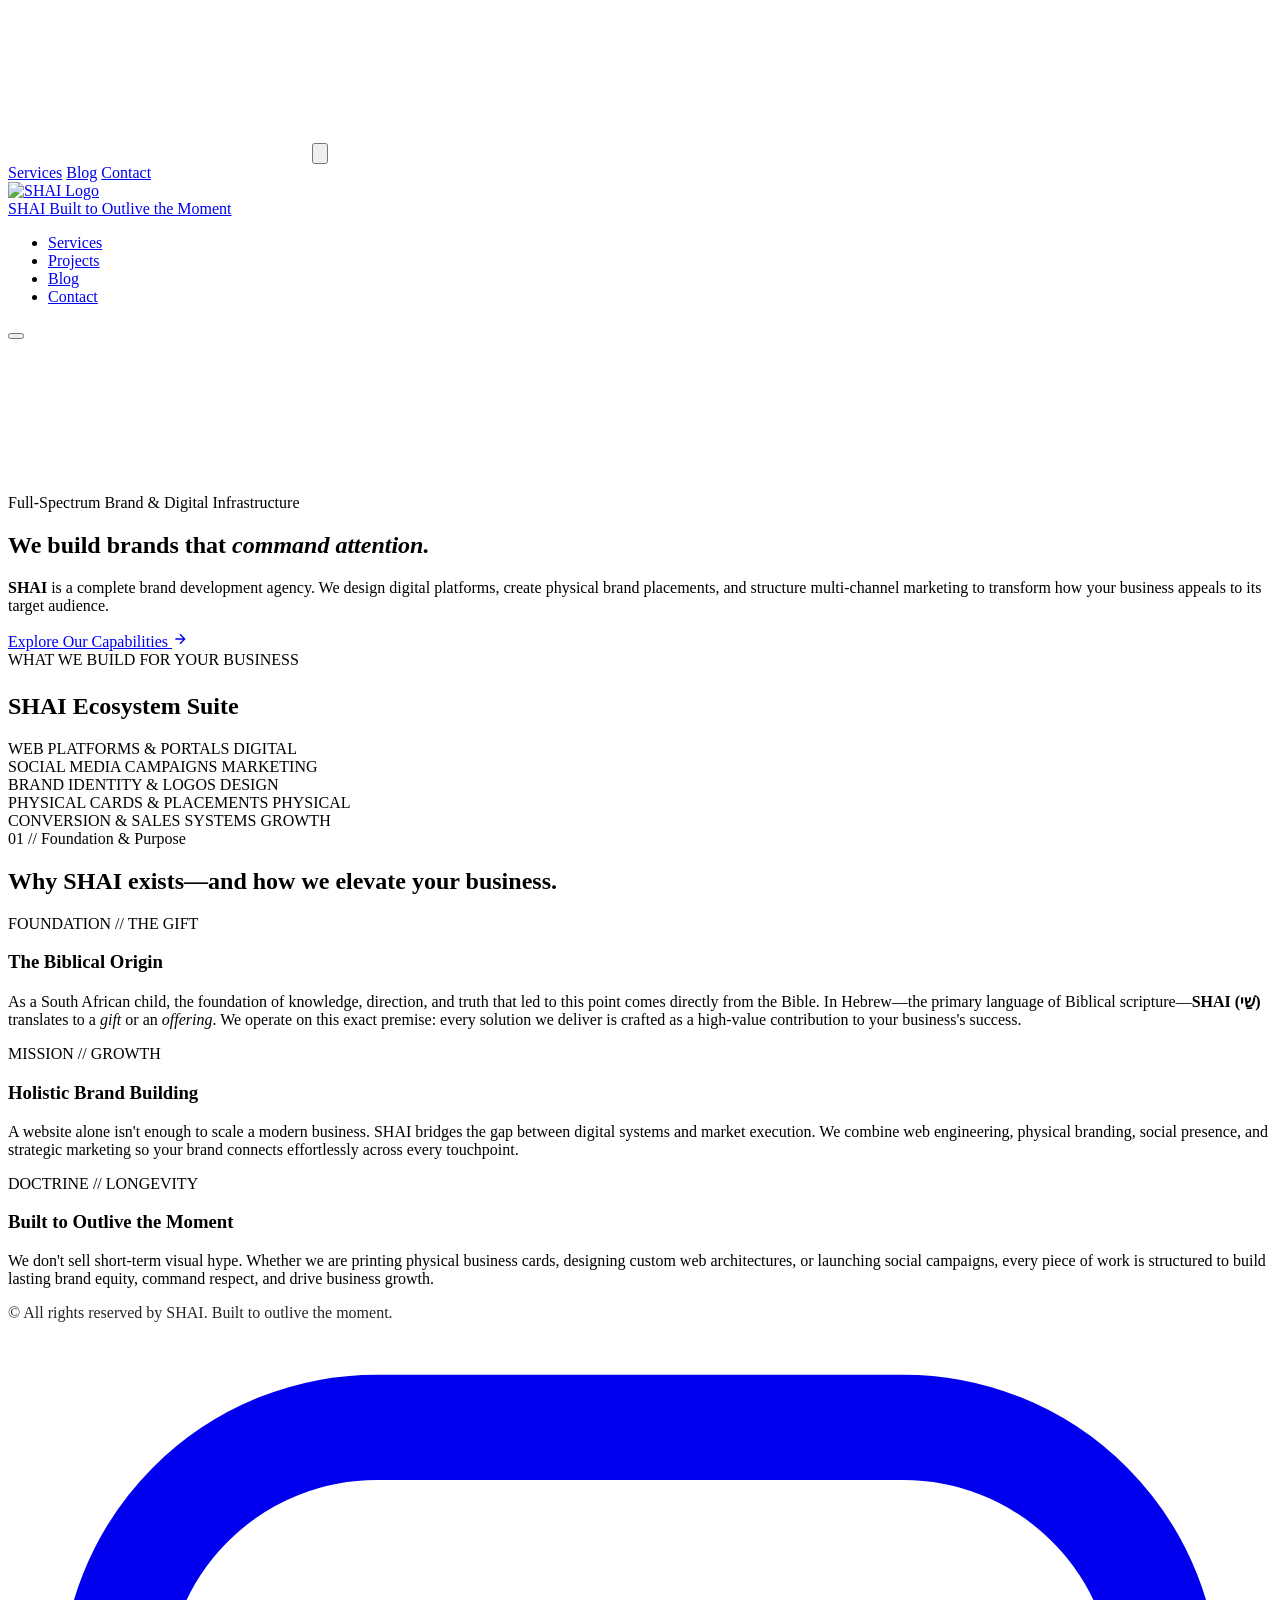
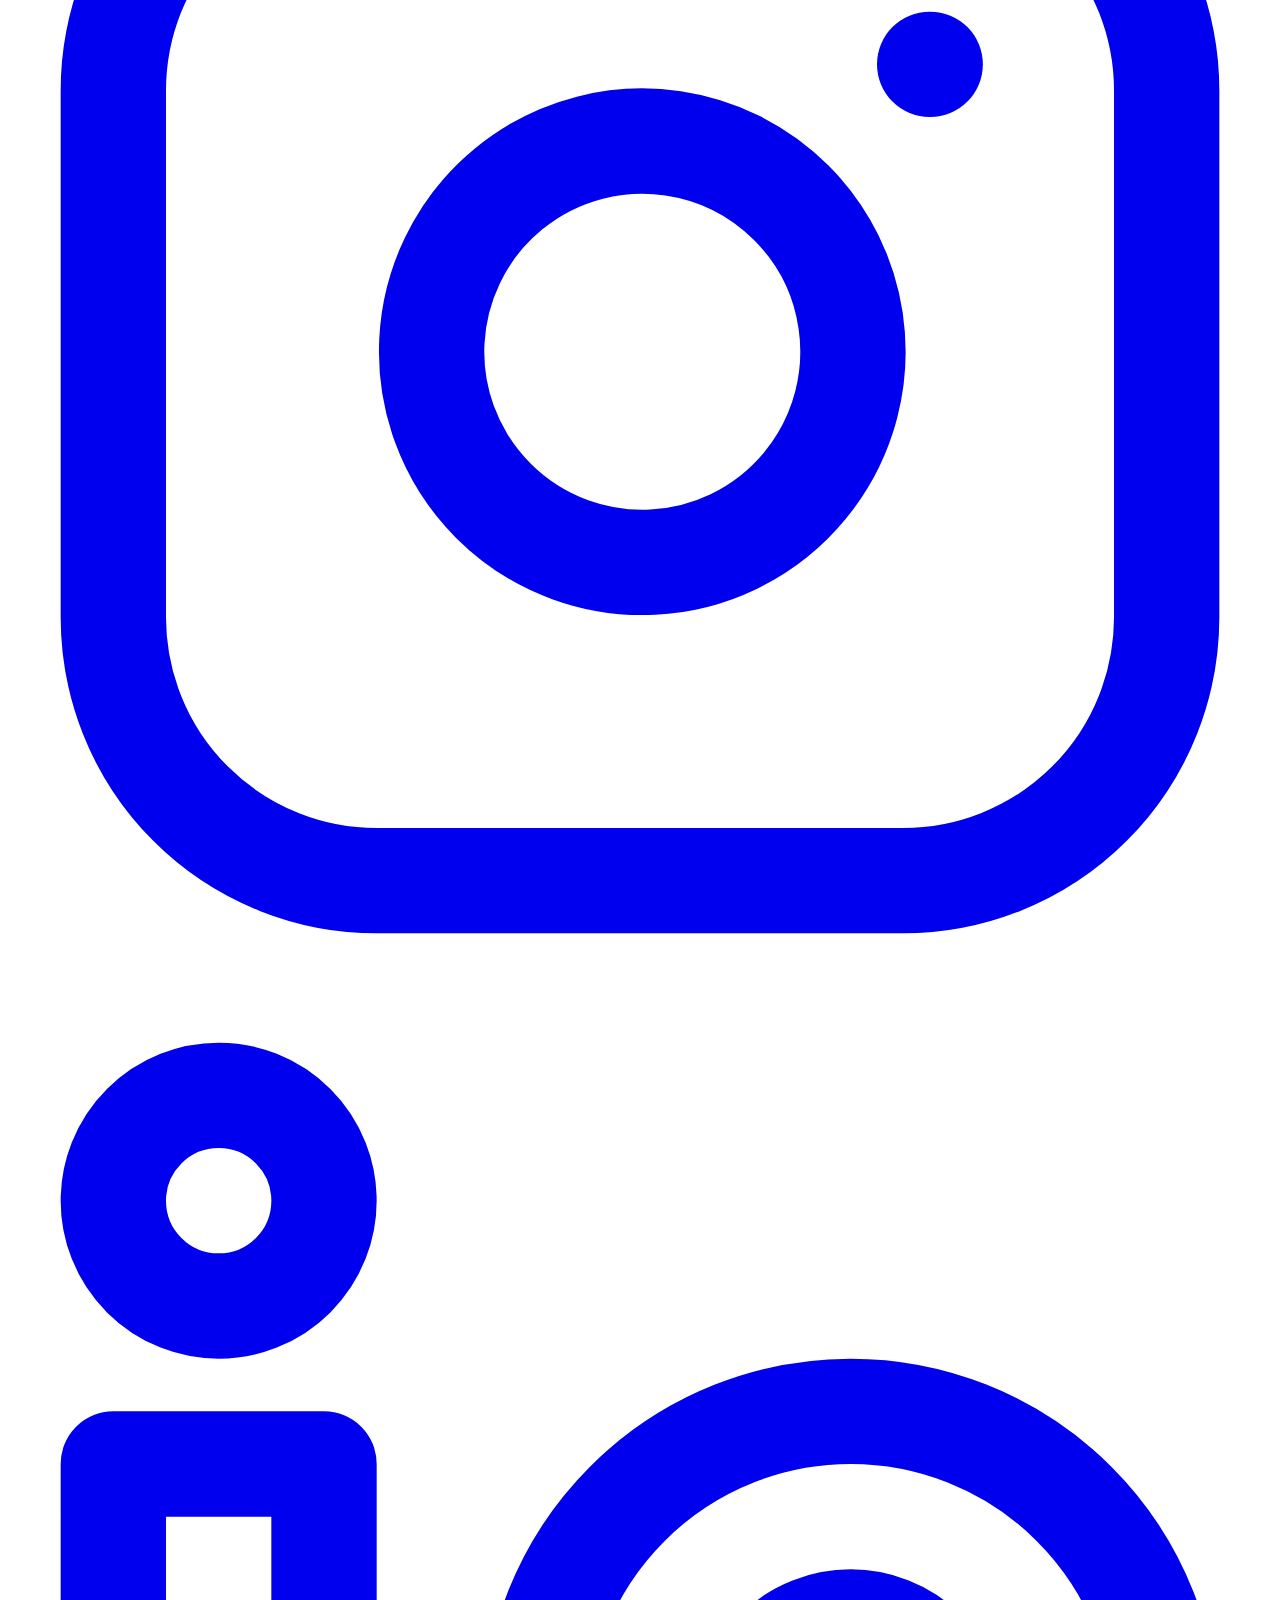
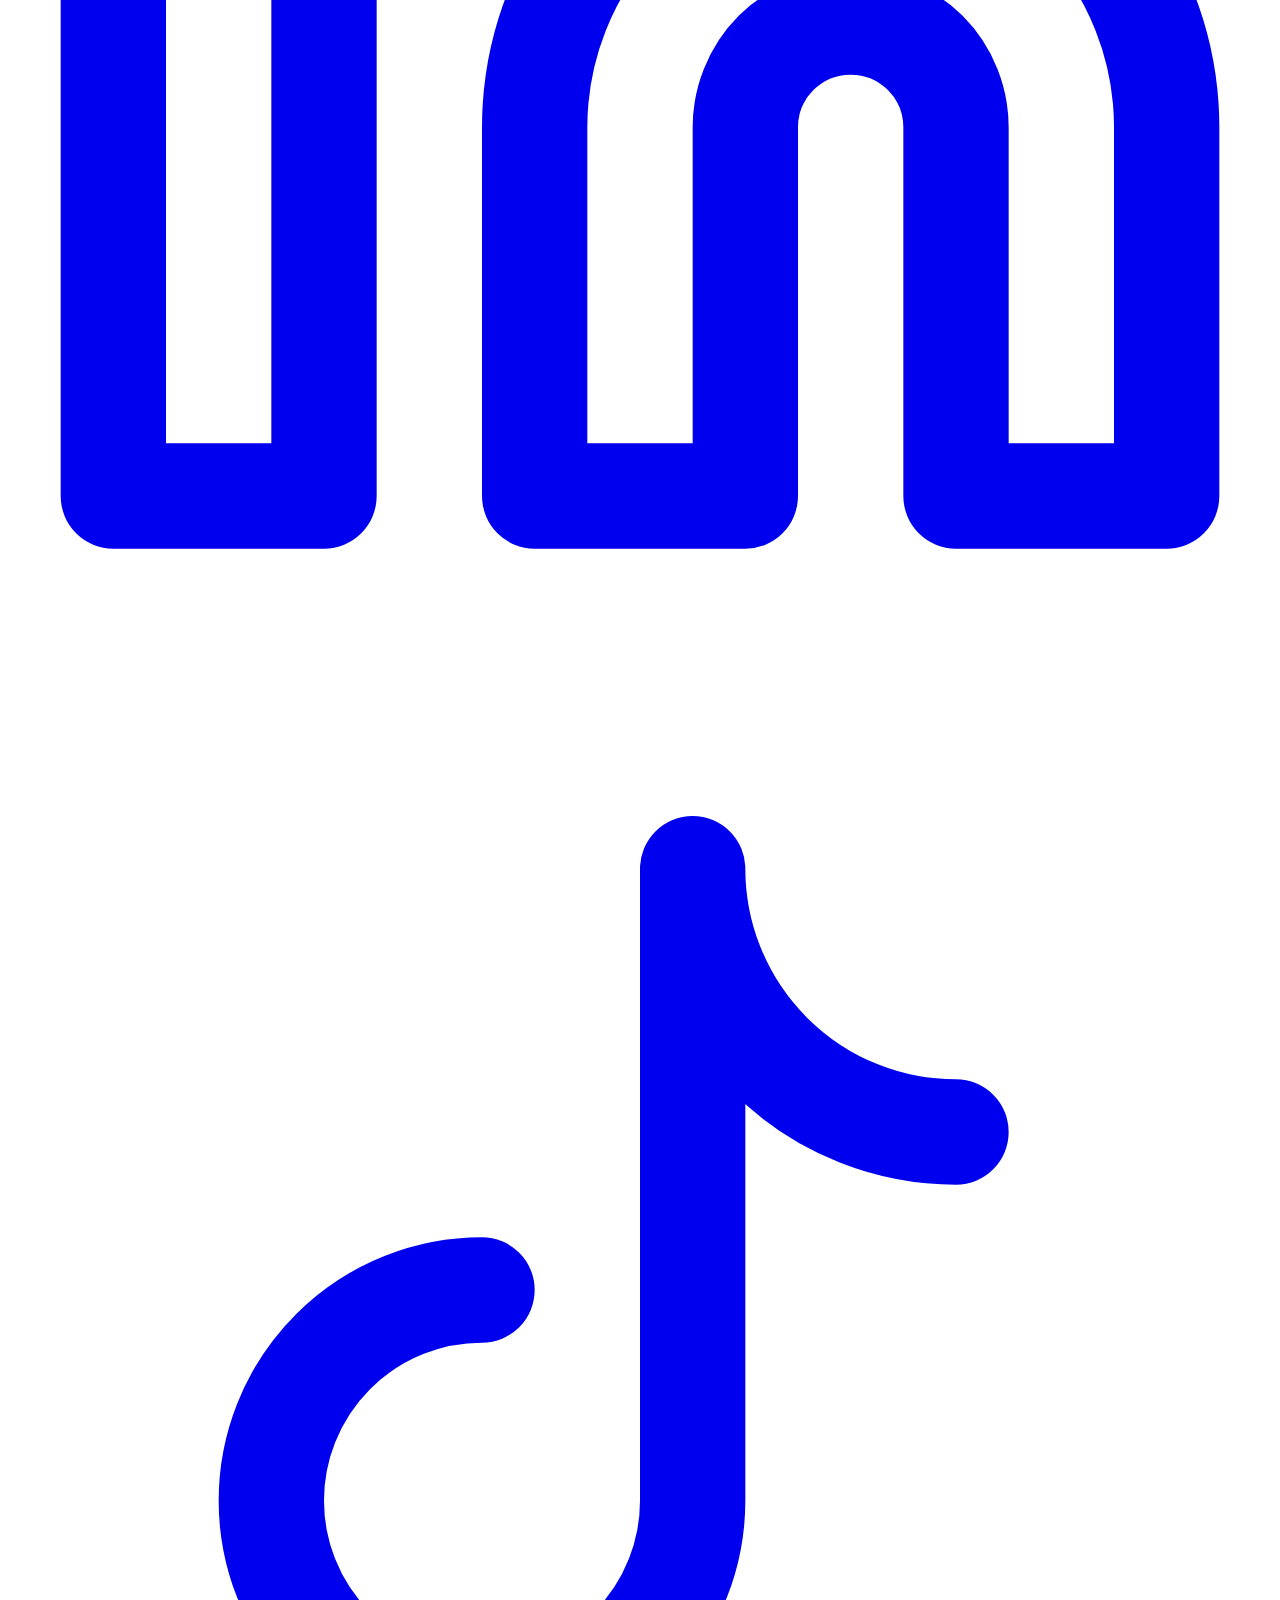
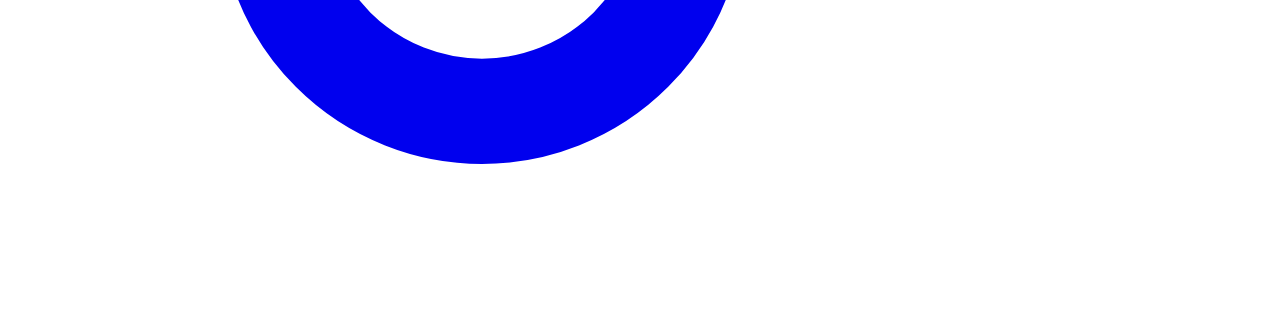
==== index.html @ d7bbaf4c "Add files via upload" ====
<!DOCTYPE html>
<html lang="en">
<head>
  <meta charset="UTF-8">
  <meta name="viewport" content="width=device-width, initial-scale=1.0">
  <title>SHAI — Full-Spectrum Digital Agency & Brand Systems</title>
  
  <!-- Google Fonts -->
  <link rel="preconnect" href="https://fonts.googleapis.com">
  <link rel="preconnect" href="https://fonts.gstatic.com" crossorigin>
  <link href="https://fonts.googleapis.com/css2?family=Playfair+Display:ital,wght@0,400;0,600;0,700;1,400;1,600&family=Plus+Jakarta+Sans:wght@300;400;500;600;700&family=JetBrains+Mono:wght@400;500&display=swap" rel="stylesheet">

  <!-- External Stylesheet -->
  <link rel="stylesheet" href="assets/css/style.css">
</head>
<body>

  <!-- KINETIC CURSOR GLOW -->
  <div class="cursor-glow" id="cursor-glow"></div>

  <!-- MOBILE NAVIGATION DRAWER -->
  <div class="mobile-nav-overlay" id="mobile-overlay">
    <canvas id="menu-canvas"></canvas>

    <button class="mobile-nav-close-btn" id="mobile-close-btn" aria-label="Close Navigation">
      <svg viewBox="0 0 24 24" fill="none" stroke="currentColor" stroke-width="2" stroke-linecap="round" stroke-linejoin="round">
        <line x1="18" y1="6" x2="6" y2="18"></line>
        <line x1="6" y1="6" x2="18" y2="18"></line>
      </svg>
    </button>

    <div class="mobile-nav-content">
      <a href="services.html" class="mobile-nav-link nav-item-close">Services</a>
      <a href="blog.html" class="mobile-nav-link nav-item-close">Blog</a>
      <a href="#contact" class="mobile-nav-link mobile-nav-cta nav-item-close">Contact</a>
    </div>
  </div>

  <!-- HEADER NAVIGATION -->
  <header class="site-header">
    <div class="container nav-wrapper">
      <a href="index.html" class="brand-logo-container">
  <!-- Brand Emblem -->
  <img src="assets/img/logo.png" alt="SHAI Logo" class="shai-emblem-img">
  
  <!-- Text Stack: Name + Tagline -->
  <div class="brand-text-stack">
    <span class="brand-wordmark">SHAI</span>
    <span class="brand-tagline">Built to Outlive the Moment</span>
  </div>
</a>

      <!-- Desktop Navigation Menu -->
      <ul class="nav-menu">
        <li><a href="services.html" class="nav-link">Services</a></li>
         <li><a href="projects.html" class="nav-link">Projects</a></li>
        <li><a href="blog.html" class="nav-link">Blog</a></li>
        <li><a href="#contact" class="nav-link nav-link-cta">Contact</a></li>
      </ul>

      <!-- Mobile Burger Menu Trigger -->
      <button class="burger-menu-btn" id="burger-btn" aria-label="Toggle Navigation">
        <div class="burger-bar"></div>
        <div class="burger-bar"></div>
        <div class="burger-bar"></div>
      </button>
    </div>
  </header>

  <!-- HERO SECTION -->
  <section class="hero-section">
    <canvas id="hero-canvas"></canvas>
    <div class="container">
      <div class="hero-layout">
        <div>
          <div class="hero-eyebrow">Full-Spectrum Brand & Digital Infrastructure</div>
          <h1 class="hero-headline-large">
            We build brands that <em>command attention.</em>
          </h1>
          <p class="hero-subhead">
            <strong class="shai-inline-brand">SHAI</strong> is a complete brand development agency. We design digital platforms, create physical brand placements, and structure multi-channel marketing to transform how your business appeals to its target audience.
          </p>
          <div class="hero-action-group">
            <a href="services.html" class="btn-primary">
              Explore Our Capabilities
              <svg width="16" height="16" viewBox="0 0 24 24" fill="none" stroke="currentColor" stroke-width="2"><path d="M5 12h14M12 5l7 7-7 7"/></svg>
            </a>
          </div>
        </div>

        <!-- 3D Interactive Agency Deliverable Overview -->
        <div class="hero-interactive-card" id="tilt-card">
          <div class="card-content-inner">
            <span class="section-label" style="color: var(--color-sky-blue);">WHAT WE BUILD FOR YOUR BUSINESS</span>
            <h3 style="font-family: var(--font-serif); font-size: 1.5rem; margin-bottom: 1.25rem;"><span class="shai-inline-brand">SHAI</span> Ecosystem Suite</h3>
            
            <div class="card-service-item">
              <span>WEB PLATFORMS & PORTALS</span>
              <span class="badge-status">DIGITAL</span>
            </div>
            <div class="card-service-item">
              <span>SOCIAL MEDIA CAMPAIGNS</span>
              <span class="badge-status">MARKETING</span>
            </div>
            <div class="card-service-item">
              <span>BRAND IDENTITY & LOGOS</span>
              <span class="badge-status">DESIGN</span>
            </div>
            <div class="card-service-item">
              <span>PHYSICAL CARDS & PLACEMENTS</span>
              <span class="badge-status">PHYSICAL</span>
            </div>
            <div class="card-service-item">
              <span>CONVERSION & SALES SYSTEMS</span>
              <span class="badge-status">GROWTH</span>
            </div>
          </div>
        </div>
      </div>
    </div>
  </section>

  <!-- DETAILED ABOUT SECTION -->
  <section class="about-section" id="about">
    <div class="container">
      <div class="about-header-block">
        <span class="section-label">01 // Foundation & Purpose</span>
        <h2 class="about-title">Why <span class="shai-inline-brand">SHAI</span> exists—and how we elevate your business.</h2>
      </div>

      <div class="about-story-grid">
        <div class="story-card">
          <span class="story-card-number">FOUNDATION // THE GIFT</span>
          <h3 class="story-card-heading">The Biblical Origin</h3>
          <p class="story-card-body">
            As a South African child, the foundation of knowledge, direction, and truth that led to this point comes directly from the Bible. In Hebrew—the primary language of Biblical scripture—<strong class="shai-inline-brand">SHAI (שַׁי)</strong> translates to a <em>gift</em> or an <em>offering</em>. We operate on this exact premise: every solution we deliver is crafted as a high-value contribution to your business's success.
          </p>
        </div>

        <div class="story-card">
          <span class="story-card-number">MISSION // GROWTH</span>
          <h3 class="story-card-heading">Holistic Brand Building</h3>
          <p class="story-card-body">
            A website alone isn't enough to scale a modern business. <span class="shai-inline-brand">SHAI</span> bridges the gap between digital systems and market execution. We combine web engineering, physical branding, social presence, and strategic marketing so your brand connects effortlessly across every touchpoint.
          </p>
        </div>

        <div class="story-card">
          <span class="story-card-number">DOCTRINE // LONGEVITY</span>
          <h3 class="story-card-heading">Built to Outlive the Moment</h3>
          <p class="story-card-body">
            We don't sell short-term visual hype. Whether we are printing physical business cards, designing custom web architectures, or launching social campaigns, every piece of work is structured to build lasting brand equity, command respect, and drive business growth.
          </p>
        </div>
      </div>
    </div>
  </section>

  <!-- FOOTER -->
  <footer class="site-footer">
    <div class="container">
      <div class="footer-wrapper">
        <div style="opacity: 0.85;">
          &copy; All rights reserved by <span class="shai-inline-brand">SHAI</span>. Built to outlive the moment.
        </div>
        
        <div class="footer-socials">
          <a href="#" class="social-icon-link" aria-label="Instagram">
            <svg viewBox="0 0 24 24" fill="none" stroke="currentColor" stroke-width="2" stroke-linecap="round" stroke-linejoin="round">
              <rect x="2" y="2" width="20" height="20" rx="5" ry="5"></rect>
              <path d="M16 11.37A4 4 0 1 1 12.63 8 4 4 0 0 1 16 11.37z"></path>
              <line x1="17.5" y1="6.5" x2="17.51" y2="6.5"></line>
            </svg>
          </a>
          <a href="#" class="social-icon-link" aria-label="LinkedIn">
            <svg viewBox="0 0 24 24" fill="none" stroke="currentColor" stroke-width="2" stroke-linecap="round" stroke-linejoin="round">
              <path d="M16 8a6 6 0 0 1 6 6v7h-4v-7a2 2 0 0 0-2-2 2 2 0 0 0-2 2v7h-4v-7a6 6 0 0 1 6-6z"></path>
              <rect x="2" y="9" width="4" height="12"></rect>
              <circle cx="4" cy="4" r="2"></circle>
            </svg>
          </a>
          <a href="#" class="social-icon-link" aria-label="TikTok">
            <svg viewBox="0 0 24 24" fill="none" stroke="currentColor" stroke-width="2" stroke-linecap="round" stroke-linejoin="round">
              <path d="M9 12a4 4 0 1 0 4 4V4a5 5 0 0 0 5 5"></path>
            </svg>
          </a>
        </div>
      </div>
    </div>
  </footer>

  <!-- External JavaScript -->
  <script src="assets/js/main.js"></script>
</body>
</html>
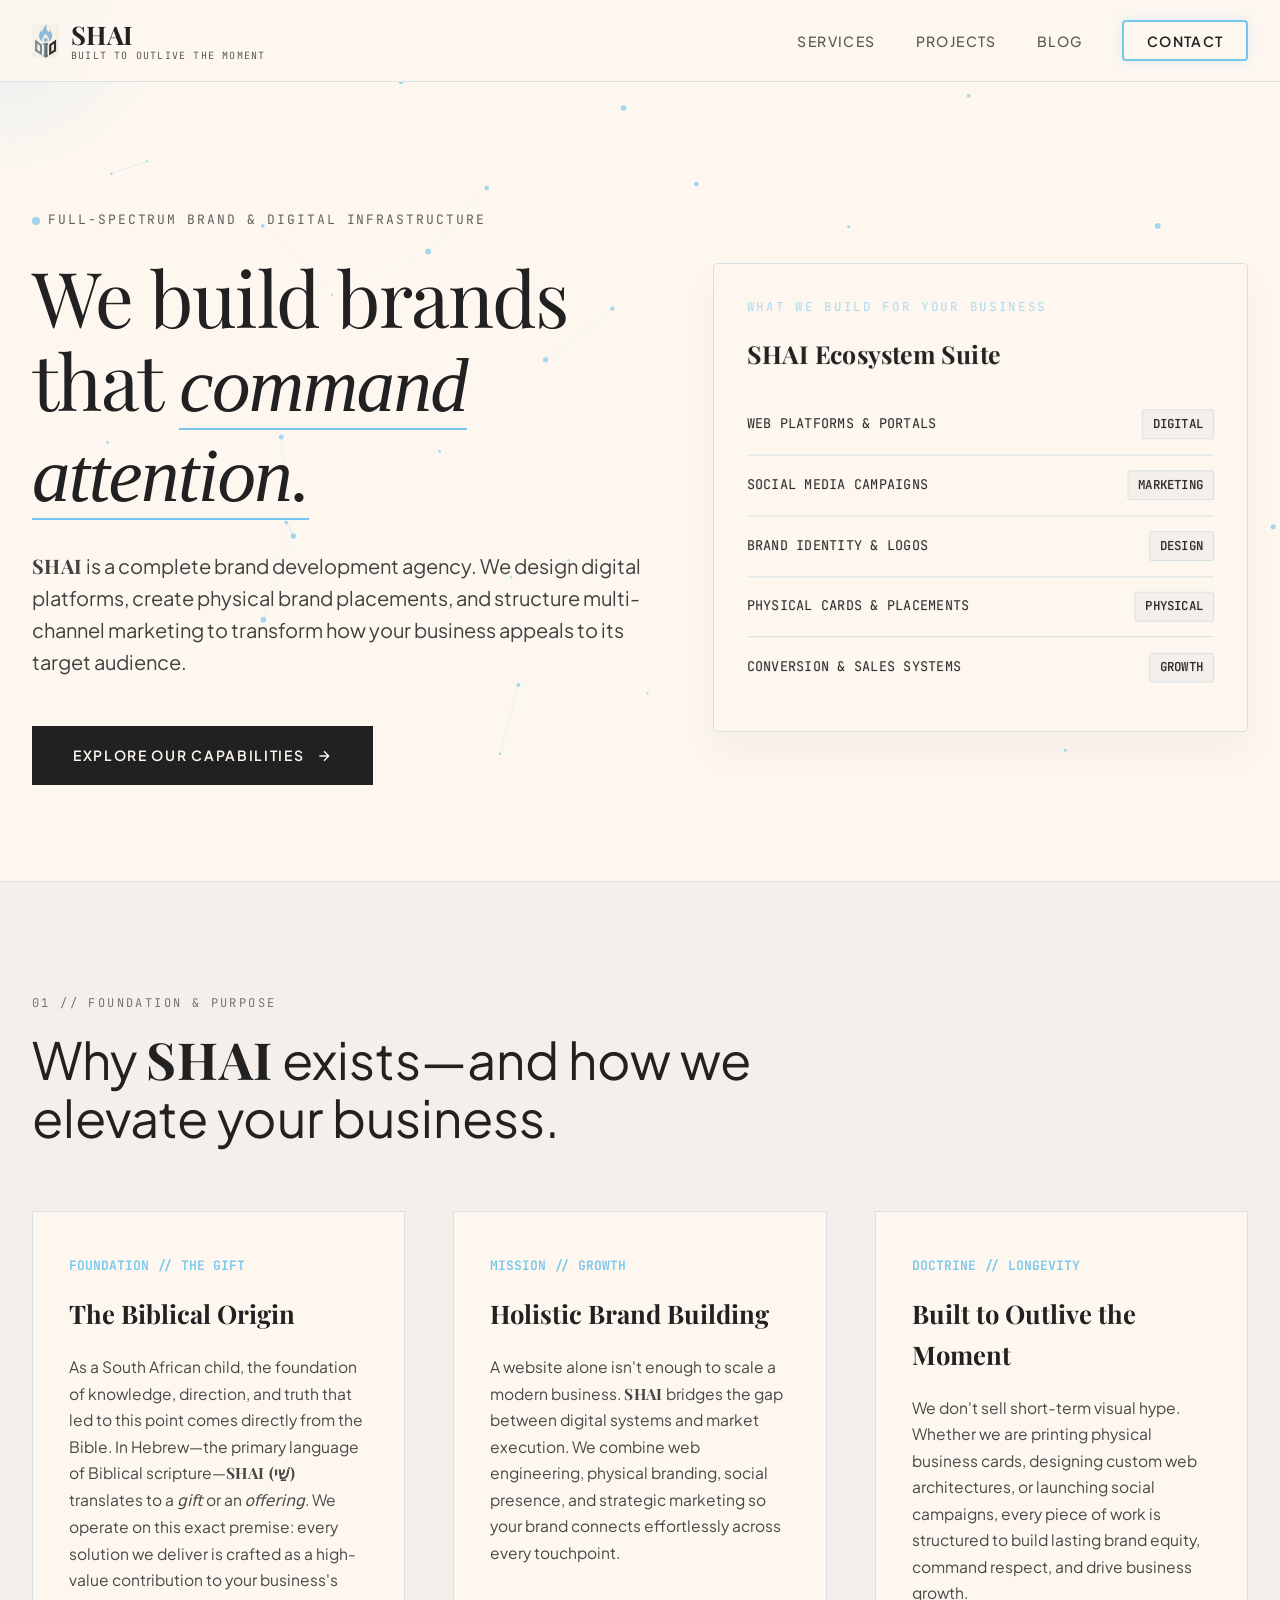
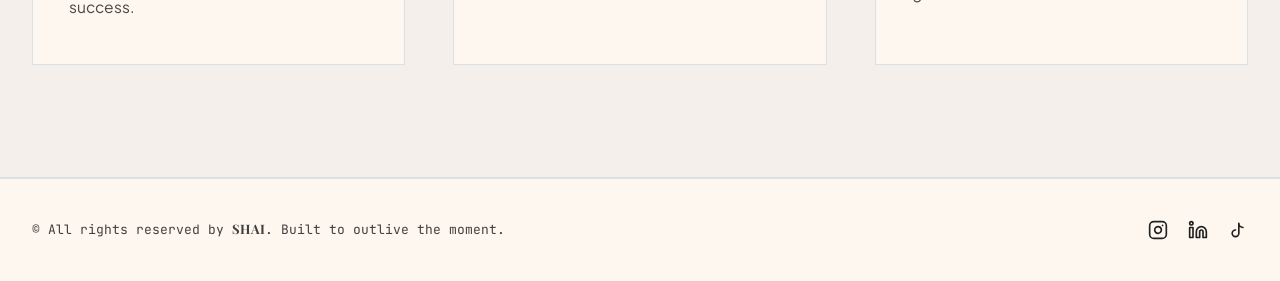
==== commit 6b57b412: "Add files via upload" ====
--- a/index.html
+++ b/index.html
@@ -32,7 +32,7 @@
     <div class="mobile-nav-content">
       <a href="services.html" class="mobile-nav-link nav-item-close">Services</a>
       <a href="blog.html" class="mobile-nav-link nav-item-close">Blog</a>
-      <a href="#contact" class="mobile-nav-link mobile-nav-cta nav-item-close">Contact</a>
+      <a href="contact.html" class="mobile-nav-link mobile-nav-cta nav-item-close">Contact</a>
     </div>
   </div>
 
@@ -40,22 +40,22 @@
   <header class="site-header">
     <div class="container nav-wrapper">
       <a href="index.html" class="brand-logo-container">
-  <!-- Brand Emblem -->
-  <img src="assets/img/logo.png" alt="SHAI Logo" class="shai-emblem-img">
-  
-  <!-- Text Stack: Name + Tagline -->
-  <div class="brand-text-stack">
-    <span class="brand-wordmark">SHAI</span>
-    <span class="brand-tagline">Built to Outlive the Moment</span>
-  </div>
-</a>
+        <!-- Brand Emblem -->
+        <img src="assets/img/logo.png" alt="SHAI Logo" class="shai-emblem-img">
+        
+        <!-- Text Stack: Name + Tagline -->
+        <div class="brand-text-stack">
+          <span class="brand-wordmark">SHAI</span>
+          <span class="brand-tagline">Built to Outlive the Moment</span>
+        </div>
+      </a>
 
       <!-- Desktop Navigation Menu -->
       <ul class="nav-menu">
         <li><a href="services.html" class="nav-link">Services</a></li>
-         <li><a href="projects.html" class="nav-link">Projects</a></li>
+        <li><a href="projects.html" class="nav-link">Projects</a></li>
         <li><a href="blog.html" class="nav-link">Blog</a></li>
-        <li><a href="#contact" class="nav-link nav-link-cta">Contact</a></li>
+        <li><a href="contact.html" class="nav-link nav-link-cta">Contact</a></li>
       </ul>
 
       <!-- Mobile Burger Menu Trigger -->
--- a/assets/css/style.css
+++ b/assets/css/style.css
@@ -0,0 +1,1162 @@
+/* ==========================================
+   1. BRAND DESIGN TOKENS & SYSTEM VARIABLES
+   ========================================== */
+:root {
+  /* Color Palette */
+  --color-off-white: #FDF7F0;     /* Primary Surface */
+  --color-sky-blue: #76C7ED;      /* Accent Blue */
+  --color-deep-charcoal: #212121; /* Dark Text/Structure */
+  --color-black: #000000;         
+  --color-soft-gray: #D9E1E4;     /* Borders & Grids */
+  --color-muted-bg: #F4EFEA;      /* Secondary Surface */
+
+  /* Layout wrapper for stacked text next to logo emblem */
+  --font-serif: 'Playfair Display', Georgia, serif;    /* Primary Brand Display */
+  --font-sans: 'Plus Jakarta Sans', system-ui, sans-serif; /* Body Text */
+  --font-mono: 'JetBrains Mono', monospace;          /* System & Code */
+  
+  /* Spacing & Layout */
+  --container-max: 1280px;
+  --transition-smooth: all 0.4s cubic-bezier(0.16, 1, 0.3, 1);
+  --border-thin: 1px solid var(--color-soft-gray);
+}
+
+.brand-text-stack {
+  display: flex;
+  flex-direction: column;
+  justify-content: center;
+  line-height: 1.1;
+}
+
+/* Updated Wordmark sizing */
+.brand-wordmark {
+  font-family: var(--font-serif);
+  font-size: 1.6rem;
+  font-weight: 700;
+  letter-spacing: -0.01em;
+  color: var(--color-deep-charcoal);
+}
+
+/* Sub-tagline under logo name */
+.brand-tagline {
+  font-family: var(--font-mono);
+  font-size: 0.625rem;
+  text-transform: uppercase;
+  letter-spacing: 0.12em;
+  color: var(--color-deep-charcoal);
+  opacity: 0.75;
+  margin-top: 2px;
+}
+
+*, *::before, *::after {
+  box-sizing: border-box;
+  margin: 0;
+  padding: 0;
+}
+
+html {
+  scroll-behavior: smooth;
+  background-color: var(--color-off-white);
+  color: var(--color-deep-charcoal);
+  font-family: var(--font-sans);
+  font-size: 16px;
+  line-height: 1.6;
+  -webkit-font-smoothing: antialiased;
+}
+
+body {
+  overflow-x: hidden;
+}
+
+a {
+  color: inherit;
+  text-decoration: none;
+}
+
+.container {
+  max-width: var(--container-max);
+  margin: 0 auto;
+  padding: 0 2rem;
+}
+
+/* ==========================================
+   2. CANVAS & CURSOR EFFECTS
+   ========================================== */
+#hero-canvas, #menu-canvas {
+  position: absolute;
+  top: 0;
+  left: 0;
+  width: 100%;
+  height: 100%;
+  z-index: 1;
+  pointer-events: none;
+  opacity: 0.65;
+}
+
+.cursor-glow {
+  position: fixed;
+  width: 350px;
+  height: 350px;
+  border-radius: 50%;
+  background: radial-gradient(circle, rgba(118, 199, 237, 0.18) 0%, rgba(253, 247, 240, 0) 70%);
+  pointer-events: none;
+  transform: translate(-50%, -50%);
+  z-index: 99;
+  transition: width 0.3s, height 0.3s;
+}
+
+/* ==========================================
+   3. NAVIGATION & MOBILE BURGER MENU
+   ========================================== */
+header.site-header {
+  position: sticky;
+  top: 0;
+  z-index: 100;
+  background: rgba(253, 247, 240, 0.92);
+  backdrop-filter: blur(12px);
+  border-bottom: var(--border-thin);
+  padding: 1.25rem 0;
+}
+
+.nav-wrapper {
+  display: flex;
+  justify-content: space-between;
+  align-items: center;
+}
+
+.brand-logo-container {
+  display: flex;
+  align-items: center;
+  gap: 0.75rem;
+}
+
+/* Styling for External Logo Image */
+.shai-emblem-img {
+  height: 34px;
+  width: auto;
+  object-fit: contain;
+  transition: transform 0.5s ease;
+}
+
+.brand-logo-container:hover .shai-emblem-img {
+  transform: rotate(180deg) scale(1.1);
+}
+
+/* Brand Name Target Classes */
+.brand-wordmark,
+.shai-inline-brand {
+  font-family: var(--font-serif);
+  font-weight: 700;
+  letter-spacing: 0.02em;
+}
+
+.nav-menu {
+  display: flex;
+  align-items: center;
+  gap: 2.5rem;
+  list-style: none;
+}
+
+.nav-link {
+  font-size: 0.875rem;
+  text-transform: uppercase;
+  letter-spacing: 0.1em;
+  font-weight: 500;
+  color: var(--color-deep-charcoal);
+  opacity: 0.75;
+  transition: var(--transition-smooth);
+  position: relative;
+}
+
+.nav-link:hover {
+  opacity: 1;
+  color: var(--color-sky-blue);
+}
+
+.nav-link::after {
+  content: '';
+  position: absolute;
+  bottom: -4px;
+  left: 0;
+  width: 0;
+  height: 1px;
+  background-color: var(--color-sky-blue);
+  transition: var(--transition-smooth);
+}
+
+.nav-link:hover::after {
+  width: 100%;
+}
+
+.nav-link-cta {
+  padding: 0.6rem 1.4rem;
+  border: 2px solid var(--color-sky-blue);
+  border-radius: 4px;
+  color: var(--color-deep-charcoal);
+  font-weight: 600;
+  opacity: 1;
+  box-shadow: 0 0 12px rgba(118, 199, 237, 0.25);
+}
+
+.nav-link-cta::after {
+  display: none;
+}
+
+.nav-link-cta:hover {
+  background-color: var(--color-sky-blue);
+  color: var(--color-deep-charcoal);
+  box-shadow: 0 0 18px rgba(118, 199, 237, 0.5);
+  transform: translateY(-1px);
+}
+
+.burger-menu-btn {
+  display: none;
+  background: none;
+  border: none;
+  cursor: pointer;
+  flex-direction: column;
+  gap: 5px;
+  padding: 0.5rem;
+  z-index: 102;
+}
+
+.burger-bar {
+  width: 24px;
+  height: 2px;
+  background-color: var(--color-deep-charcoal);
+  transition: var(--transition-smooth);
+}
+
+.mobile-nav-overlay {
+  position: fixed;
+  top: 0;
+  right: 0;
+  width: 100%;
+  height: 100vh;
+  background-color: var(--color-off-white);
+  z-index: 101;
+  display: flex;
+  flex-direction: column;
+  justify-content: center;
+  align-items: center;
+  gap: 2.5rem;
+  transform: translateX(100%);
+  transition: transform 0.45s cubic-bezier(0.16, 1, 0.3, 1);
+  overflow: hidden;
+}
+
+.mobile-nav-overlay.open {
+  transform: translateX(0);
+}
+
+.mobile-nav-content {
+  position: relative;
+  z-index: 2;
+  display: flex;
+  flex-direction: column;
+  align-items: center;
+  gap: 2rem;
+  width: 100%;
+  padding: 0 2rem;
+}
+
+.mobile-nav-close-btn {
+  position: absolute;
+  top: 1.5rem;
+  left: 1.5rem;
+  z-index: 3;
+  background: none;
+  border: none;
+  cursor: pointer;
+  padding: 0.5rem;
+  color: var(--color-deep-charcoal);
+  display: flex;
+  align-items: center;
+  justify-content: center;
+  transition: var(--transition-smooth);
+}
+
+.mobile-nav-close-btn:hover {
+  color: var(--color-sky-blue);
+  transform: rotate(90deg);
+}
+
+.mobile-nav-close-btn svg {
+  width: 28px;
+  height: 28px;
+}
+
+.mobile-nav-link {
+  font-family: var(--font-serif);
+  font-size: 2.25rem;
+  color: var(--color-deep-charcoal);
+  text-transform: uppercase;
+  letter-spacing: 0.05em;
+  transition: var(--transition-smooth);
+}
+
+.mobile-nav-link:hover {
+  color: var(--color-sky-blue);
+}
+
+.mobile-nav-cta {
+  border: 2px solid var(--color-sky-blue);
+  padding: 0.8rem 2.5rem;
+  border-radius: 4px;
+  box-shadow: 0 0 16px rgba(118, 199, 237, 0.35);
+  font-weight: 600;
+}
+
+.mobile-nav-cta:hover {
+  background-color: var(--color-sky-blue);
+  color: var(--color-deep-charcoal);
+  box-shadow: 0 0 24px rgba(118, 199, 237, 0.6);
+}
+
+/* ==========================================
+   4. HERO SECTION
+   ========================================== */
+section.hero-section {
+  padding: 8rem 0 6rem 0;
+  border-bottom: var(--border-thin);
+  position: relative;
+  overflow: hidden;
+}
+
+.hero-layout {
+  position: relative;
+  z-index: 2;
+  display: grid;
+  grid-template-columns: 1.3fr 1.1fr;
+  gap: 3rem;
+  align-items: center;
+}
+
+.hero-eyebrow {
+  font-family: var(--font-mono);
+  font-size: 0.8125rem;
+  color: var(--color-deep-charcoal);
+  opacity: 0.7;
+  text-transform: uppercase;
+  letter-spacing: 0.15em;
+  margin-bottom: 1.5rem;
+  display: flex;
+  align-items: center;
+  gap: 0.5rem;
+}
+
+.hero-eyebrow::before {
+  content: '';
+  display: inline-block;
+  width: 8px;
+  height: 8px;
+  background-color: var(--color-sky-blue);
+  border-radius: 50%;
+  animation: pulse 2s infinite;
+}
+
+@keyframes pulse {
+  0% { transform: scale(0.95); box-shadow: 0 0 0 0 rgba(118, 199, 237, 0.7); }
+  70% { transform: scale(1); box-shadow: 0 0 0 10px rgba(118, 199, 237, 0); }
+  100% { transform: scale(0.95); box-shadow: 0 0 0 0 rgba(118, 199, 237, 0); }
+}
+
+.hero-headline-large {
+  font-family: var(--font-serif);
+  font-size: clamp(3rem, 6vw, 5rem);
+  line-height: 1.08;
+  font-weight: 400;
+  letter-spacing: -0.02em;
+  margin-bottom: 2rem;
+}
+
+.hero-headline-large em {
+  font-style: italic;
+  color: var(--color-deep-charcoal);
+  border-bottom: 2px solid var(--color-sky-blue);
+}
+
+.hero-subhead {
+  font-size: clamp(1.1rem, 1.7vw, 1.25rem);
+  font-weight: 400;
+  max-width: 620px;
+  color: rgba(33, 33, 33, 0.85);
+  margin-bottom: 3rem;
+  line-height: 1.6;
+}
+
+.btn-primary {
+  background-color: var(--color-deep-charcoal);
+  color: var(--color-off-white);
+  padding: 1.1rem 2.5rem;
+  font-size: 0.875rem;
+  text-transform: uppercase;
+  letter-spacing: 0.12em;
+  font-weight: 600;
+  border: 1px solid var(--color-deep-charcoal);
+  cursor: pointer;
+  transition: var(--transition-smooth);
+  display: inline-flex;
+  align-items: center;
+  gap: 0.75rem;
+}
+
+.btn-primary:hover {
+  background-color: var(--color-sky-blue);
+  border-color: var(--color-sky-blue);
+  color: var(--color-deep-charcoal);
+  transform: translateY(-2px);
+}
+
+.hero-interactive-card {
+  background: var(--color-off-white);
+  border: var(--border-thin);
+  padding: 2.5rem;
+  border-radius: 4px;
+  box-shadow: 0 20px 40px rgba(0,0,0,0.04);
+  transform-style: preserve-3d;
+  perspective: 1000px;
+  transition: transform 0.1s ease-out, box-shadow 0.3s ease;
+}
+
+.card-content-inner {
+  transform: translateZ(30px);
+}
+
+.card-service-item {
+  display: flex;
+  justify-content: space-between;
+  align-items: center;
+  padding: 0.9rem 0;
+  border-bottom: var(--border-thin);
+  font-family: var(--font-mono);
+  font-size: 0.8125rem;
+}
+
+.card-service-item:last-child {
+  border-bottom: none;
+}
+
+.badge-status {
+  background: var(--color-muted-bg);
+  padding: 0.25rem 0.6rem;
+  border-radius: 2px;
+  font-size: 0.75rem;
+  font-weight: 500;
+  color: var(--color-deep-charcoal);
+  border: var(--border-thin);
+}
+
+/* ==========================================
+   5. DETAILED ABOUT SECTION
+   ========================================== */
+section.about-section {
+  padding: 7rem 0;
+  background-color: var(--color-muted-bg);
+  border-bottom: var(--border-thin);
+}
+
+.about-header-block {
+  max-width: 850px;
+  margin-bottom: 4rem;
+}
+
+.section-label {
+  font-family: var(--font-mono);
+  font-size: 0.75rem;
+  text-transform: uppercase;
+  letter-spacing: 0.2em;
+  opacity: 0.6;
+  margin-bottom: 1rem;
+  display: block;
+}
+
+.about-title {
+  font-family: var(--font-sans);
+  font-size: clamp(2.2rem, 4vw, 3.5rem);
+  line-height: 1.15;
+  font-weight: 400;
+  margin-bottom: 1.5rem;
+}
+
+.about-story-grid {
+  display: grid;
+  grid-template-columns: repeat(auto-fit, minmax(320px, 1fr));
+  gap: 3rem;
+}
+
+.story-card {
+  background-color: var(--color-off-white);
+  border: var(--border-thin);
+  padding: 2.75rem 2.25rem;
+  position: relative;
+}
+
+.story-card-number {
+  font-family: var(--font-mono);
+  font-size: 0.8125rem;
+  color: var(--color-sky-blue);
+  font-weight: 600;
+  margin-bottom: 1rem;
+  display: block;
+}
+
+.story-card-heading {
+  font-family: var(--font-serif);
+  font-size: 1.6rem;
+  margin-bottom: 1.25rem;
+}
+
+.story-card-body {
+  font-size: 0.975rem;
+  color: rgba(33, 33, 33, 0.82);
+  line-height: 1.7;
+}
+
+/* ==========================================
+   6. SERVICES HERO & SHOWCASE STYLES
+   ========================================== */
+section.services-hero {
+  padding: 4.5rem 0 3rem 0;
+  background-color: var(--color-muted-bg);
+  border-bottom: var(--border-thin);
+}
+
+.hero-headline {
+  font-family: var(--font-serif);
+  font-size: clamp(2.4rem, 4vw, 3.6rem);
+  line-height: 1.15;
+  margin-bottom: 1rem;
+}
+
+.hero-description {
+  max-width: 680px;
+  font-size: 1.05rem;
+  opacity: 0.85;
+}
+
+.showcase-block {
+  padding: 5rem 0;
+  border-bottom: var(--border-thin);
+}
+
+.block-header {
+  margin-bottom: 3rem;
+}
+
+.block-number {
+  font-family: var(--font-mono);
+  font-size: 0.75rem;
+  letter-spacing: 0.2em;
+  opacity: 0.6;
+  text-transform: uppercase;
+  margin-bottom: 0.5rem;
+  display: block;
+}
+
+.block-title {
+  font-family: var(--font-serif);
+  font-size: clamp(1.8rem, 3vw, 2.5rem);
+  margin-bottom: 0.5rem;
+}
+
+/* --- SHOWCASE 1: BRAND IDENTITY BOARD --- */
+.brand-board-container {
+  background: var(--color-off-white);
+  border: var(--border-thin);
+  padding: 2.5rem;
+  border-radius: 8px;
+  box-shadow: 0 10px 30px rgba(0,0,0,0.03);
+}
+
+.brand-board-grid {
+  display: grid;
+  grid-template-columns: 1fr 1.2fr 1fr;
+  gap: 2rem;
+}
+
+.board-card {
+  border: var(--border-thin);
+  padding: 1.5rem;
+  border-radius: 6px;
+  background: #FFFFFF;
+}
+
+.board-card-title {
+  font-family: var(--font-mono);
+  font-size: 0.7rem;
+  text-transform: uppercase;
+  letter-spacing: 0.15em;
+  opacity: 0.6;
+  margin-bottom: 1rem;
+  display: block;
+}
+
+.swatch-group {
+  display: flex;
+  gap: 0.5rem;
+  margin-top: 1rem;
+}
+
+.swatch {
+  flex: 1;
+  height: 48px;
+  border-radius: 4px;
+  position: relative;
+  border: 1px solid rgba(0,0,0,0.05);
+}
+
+.swatch-label {
+  font-family: var(--font-mono);
+  font-size: 0.6rem;
+  position: absolute;
+  bottom: -18px;
+  left: 0;
+}
+
+/* --- SHOWCASE 2: MULTI-DEVICE STAGE --- */
+.multi-device-stage {
+  background: #0F1215;
+  border-radius: 12px;
+  padding: 4rem 2rem;
+  color: #FFF;
+  position: relative;
+  overflow: hidden;
+  border: 1px solid #222;
+}
+
+.device-grid {
+  display: flex;
+  align-items: flex-end;
+  justify-content: center;
+  gap: 1.5rem;
+  flex-wrap: wrap;
+}
+
+.monitor-frame {
+  width: 480px;
+  background: #1A1D20;
+  border-radius: 8px 8px 0 0;
+  padding: 8px 8px 0 8px;
+  border: 1px solid #333;
+  box-shadow: 0 20px 50px rgba(0,0,0,0.6);
+}
+
+.monitor-screen {
+  background: #0B0C0E;
+  height: 270px;
+  border-radius: 4px 4px 0 0;
+  padding: 1rem;
+}
+
+.monitor-stand {
+  width: 120px;
+  height: 24px;
+  background: #25282C;
+  margin: 0 auto;
+}
+
+.monitor-base {
+  width: 200px;
+  height: 8px;
+  background: #333;
+  margin: 0 auto;
+  border-radius: 4px 4px 0 0;
+}
+
+.laptop-frame-wrapper {
+  width: 360px;
+}
+
+.laptop-screen-body {
+  background: #0B0C0E;
+  height: 210px;
+  border: 6px solid #1A1D20;
+  border-radius: 8px 8px 0 0;
+  padding: 0.75rem;
+}
+
+.laptop-keyboard-base {
+  height: 10px;
+  background: #2D3136;
+  border-radius: 0 0 8px 8px;
+}
+
+.mobile-frame-wrapper {
+  width: 120px;
+  height: 220px;
+  background: #1A1D20;
+  border-radius: 20px;
+  padding: 6px;
+  border: 1px solid #333;
+  box-shadow: 0 10px 25px rgba(0,0,0,0.5);
+}
+
+.mobile-screen-body {
+  background: #0B0C0E;
+  height: 100%;
+  border-radius: 14px;
+  padding: 0.5rem;
+}
+
+.wireframe-nav {
+  height: 14px;
+  background: #1E2227;
+  margin-bottom: 12px;
+  border-radius: 2px;
+  display: flex;
+  align-items: center;
+  padding: 0 6px;
+  justify-content: space-between;
+}
+
+.wireframe-btn {
+  width: 32px;
+  height: 6px;
+  background: var(--color-sky-blue);
+  border-radius: 2px;
+}
+
+.wireframe-hero {
+  height: 70px;
+  background: linear-gradient(135deg, #1E2227 0%, #14171A 100%);
+  border-radius: 4px;
+  border-left: 3px solid var(--color-sky-blue);
+  padding: 8px;
+  margin-bottom: 10px;
+}
+
+.wireframe-text-line {
+  height: 6px;
+  background: #2D3136;
+  border-radius: 2px;
+  margin-bottom: 6px;
+}
+
+/* --- SHOWCASE 3: AD BANNERS --- */
+.ad-banner-card {
+  background: #0D1117;
+  border-radius: 10px;
+  padding: 3rem 2.5rem;
+  color: #FFF;
+  position: relative;
+  border: 1px solid #21262D;
+  overflow: hidden;
+}
+
+.ad-banner-grid {
+  display: grid;
+  grid-template-columns: 1fr 1.1fr;
+  gap: 2.5rem;
+  align-items: center;
+}
+
+.ad-headline {
+  font-family: var(--font-sans);
+  font-weight: 800;
+  font-size: clamp(2rem, 3.5vw, 2.8rem);
+  line-height: 1.05;
+  letter-spacing: -0.02em;
+  text-transform: uppercase;
+  margin-bottom: 1rem;
+}
+
+.ad-headline span {
+  color: var(--color-sky-blue);
+}
+
+.ad-badge {
+  display: inline-block;
+  background: var(--color-sky-blue);
+  color: var(--color-deep-charcoal);
+  font-family: var(--font-mono);
+  font-size: 0.75rem;
+  font-weight: bold;
+  padding: 0.35rem 0.8rem;
+  border-radius: 4px;
+  margin-bottom: 1.25rem;
+  text-transform: uppercase;
+}
+
+.before-after-stage {
+  display: flex;
+  gap: 6px;
+  background: #161B22;
+  padding: 6px;
+  border-radius: 6px;
+  border: 1px solid #30363D;
+}
+
+.ba-panel {
+  flex: 1;
+  height: 220px;
+  background: #0D1117;
+  border-radius: 4px;
+  position: relative;
+  padding: 0.75rem;
+  display: flex;
+  flex-direction: column;
+  justify-content: space-between;
+}
+
+.ba-tag {
+  font-family: var(--font-mono);
+  font-size: 0.65rem;
+  padding: 0.2rem 0.5rem;
+  border-radius: 2px;
+  text-transform: uppercase;
+  width: fit-content;
+}
+
+.ba-tag.before { background: #30363D; color: #8B949E; }
+.ba-tag.after { background: var(--color-sky-blue); color: var(--color-deep-charcoal); font-weight: bold; }
+
+/* ==========================================
+   7. CONSULTATION CONTACT SECTION
+   ========================================== */
+.consultation-section {
+  padding: 5rem 0;
+  background-color: var(--color-muted-bg);
+  border-bottom: var(--border-thin);
+}
+
+.consultation-card {
+  background-color: #161B22;
+  color: #FFFFFF;
+  border-radius: 12px;
+  padding: 3.5rem 3rem;
+  display: flex;
+  justify-content: space-between;
+  align-items: center;
+  gap: 2rem;
+  box-shadow: 0 15px 35px rgba(0, 0, 0, 0.15);
+  border: 1px solid #30363D;
+}
+
+.consultation-content {
+  max-width: 600px;
+}
+
+.consultation-eyebrow {
+  font-family: var(--font-mono);
+  font-size: 0.75rem;
+  text-transform: uppercase;
+  letter-spacing: 0.15em;
+  color: var(--color-sky-blue);
+  margin-bottom: 0.75rem;
+  display: block;
+}
+
+.consultation-headline {
+  font-family: var(--font-serif);
+  font-size: clamp(2rem, 3.5vw, 2.8rem);
+  line-height: 1.15;
+  margin-bottom: 1rem;
+}
+
+.consultation-subtext {
+  font-size: 0.95rem;
+  color: #8B949E;
+  line-height: 1.6;
+}
+
+.consultation-actions {
+  display: flex;
+  flex-direction: column;
+  align-items: center;
+  gap: 1rem;
+  min-width: 260px;
+}
+
+.consultation-btn {
+  display: inline-block;
+  background-color: var(--color-sky-blue);
+  color: var(--color-deep-charcoal);
+  font-family: var(--font-sans);
+  font-weight: 700;
+  font-size: 0.9rem;
+  text-transform: uppercase;
+  letter-spacing: 0.05em;
+  padding: 1rem 1.75rem;
+  border: none;
+  border-radius: 6px;
+  cursor: pointer;
+  transition: transform 0.2s ease, opacity 0.2s ease, background-color 0.2s ease;
+  width: 100%;
+  text-align: center;
+}
+
+.consultation-btn:hover {
+  transform: translateY(-2px);
+  opacity: 0.95;
+  background-color: #5ebadb;
+}
+
+.consultation-secondary-link {
+  font-family: var(--font-mono);
+  font-size: 0.75rem;
+  color: #8B949E;
+  transition: color 0.2s ease;
+}
+
+.consultation-secondary-link:hover {
+  color: var(--color-sky-blue);
+}
+
+/* ==========================================
+   8. FOOTER
+   ========================================== */
+footer.site-footer {
+  padding: 2.5rem 0;
+  background-color: var(--color-off-white);
+  border-top: var(--border-thin);
+}
+
+.footer-wrapper {
+  display: flex;
+  justify-content: space-between;
+  align-items: center;
+  flex-wrap: wrap;
+  gap: 1.5rem;
+  font-family: var(--font-mono);
+  font-size: 0.8125rem;
+}
+
+.footer-socials {
+  display: flex;
+  align-items: center;
+  gap: 1.25rem;
+}
+
+.social-icon-link {
+  color: var(--color-deep-charcoal);
+  display: inline-flex;
+  align-items: center;
+  justify-content: center;
+  transition: var(--transition-smooth);
+}
+
+.social-icon-link:hover {
+  color: var(--color-sky-blue);
+  transform: translateY(-2px);
+}
+
+.social-icon-link svg {
+  width: 20px;
+  height: 20px;
+}
+
+/* ==========================================
+   9. MEDIA QUERIES & RESPONSIVE BREAKPOINTS
+   ========================================== */
+@media (max-width: 900px) {
+  .hero-layout { grid-template-columns: 1fr; }
+  .nav-menu { display: none; }
+  .burger-menu-btn { display: flex; }
+  section.hero-section { padding: 5rem 0 4rem 0; }
+  .brand-board-grid { grid-template-columns: 1fr; }
+  .ad-banner-grid { grid-template-columns: 1fr; }
+  .consultation-card {
+    flex-direction: column;
+    align-items: flex-start;
+    padding: 2.5rem 2rem;
+  }
+  .consultation-actions {
+    width: 100%;
+    align-items: stretch;
+  }
+}
+
+/* ==========================================
+   PROJECTS SHOWCASE & FILTER SECTION
+   ========================================== */
+section.projects-header-section {
+  padding: 5rem 0 3rem 0;
+  background-color: var(--color-muted-bg);
+  border-bottom: var(--border-thin);
+}
+
+.hero-headline {
+  font-family: var(--font-serif);
+  font-size: clamp(2.4rem, 4vw, 3.6rem);
+  line-height: 1.15;
+  margin-bottom: 1rem;
+}
+
+.hero-description {
+  max-width: 680px;
+  font-size: 1.05rem;
+  opacity: 0.85;
+  margin-bottom: 2.5rem;
+}
+
+/* Category Filter Buttons Bar */
+.filter-bar {
+  display: flex;
+  flex-wrap: wrap;
+  gap: 0.75rem;
+}
+
+.filter-btn {
+  background: var(--color-off-white);
+  border: var(--border-thin);
+  padding: 0.6rem 1.25rem;
+  border-radius: 4px;
+  font-family: var(--font-mono);
+  font-size: 0.75rem;
+  text-transform: uppercase;
+  letter-spacing: 0.08em;
+  color: var(--color-deep-charcoal);
+  cursor: pointer;
+  transition: var(--transition-smooth);
+}
+
+.filter-btn:hover {
+  border-color: var(--color-sky-blue);
+  color: var(--color-sky-blue);
+}
+
+.filter-btn.active {
+  background: var(--color-deep-charcoal);
+  color: var(--color-off-white);
+  border-color: var(--color-deep-charcoal);
+}
+
+/* ==========================================
+   PROJECTS GALLERY GRID & CARDS
+   ========================================== */
+.projects-grid {
+  display: grid;
+  grid-template-columns: repeat(auto-fill, minmax(350px, 1fr));
+  gap: 2rem;
+  padding: 4rem 0 6rem 0;
+}
+
+.project-card {
+  background: #FFFFFF;
+  border: var(--border-thin);
+  border-radius: 8px;
+  overflow: hidden;
+  display: flex;
+  flex-direction: column;
+  transition: var(--transition-smooth);
+  box-shadow: 0 4px 12px rgba(0,0,0,0.02);
+}
+
+.project-card:hover {
+  transform: translateY(-6px);
+  box-shadow: 0 16px 32px rgba(0,0,0,0.08);
+  border-color: var(--color-sky-blue);
+}
+
+.card-media-wrapper {
+  width: 100%;
+  height: 220px;
+  background-color: var(--color-muted-bg);
+  position: relative;
+  overflow: hidden;
+  border-bottom: var(--border-thin);
+}
+
+.card-media-wrapper img {
+  width: 100%;
+  height: 100%;
+  object-fit: cover;
+  transition: transform 0.6s cubic-bezier(0.16, 1, 0.3, 1);
+}
+
+.project-card:hover .card-media-wrapper img {
+  transform: scale(1.05);
+}
+
+.card-content-block {
+  padding: 1.75rem;
+  display: flex;
+  flex-direction: column;
+  flex-grow: 1;
+}
+
+.card-category-tag {
+  font-family: var(--font-mono);
+  font-size: 0.6875rem;
+  text-transform: uppercase;
+  letter-spacing: 0.12em;
+  color: var(--color-sky-blue);
+  font-weight: 600;
+  margin-bottom: 0.5rem;
+}
+
+.card-project-title {
+  font-family: var(--font-serif);
+  font-size: 1.4rem;
+  line-height: 1.25;
+  margin-bottom: 0.75rem;
+  color: var(--color-deep-charcoal);
+}
+
+.card-project-description {
+  font-size: 0.9rem;
+  color: rgba(33, 33, 33, 0.75);
+  line-height: 1.6;
+  margin-bottom: 1.5rem;
+  flex-grow: 1;
+}
+
+.card-tech-stack {
+  display: flex;
+  flex-wrap: wrap;
+  gap: 0.5rem;
+  margin-bottom: 1.5rem;
+}
+
+.tech-badge {
+  font-family: var(--font-mono);
+  font-size: 0.65rem;
+  background: var(--color-muted-bg);
+  padding: 0.2rem 0.5rem;
+  border-radius: 3px;
+  color: var(--color-deep-charcoal);
+  border: var(--border-thin);
+}
+
+.card-footer-actions {
+  display: flex;
+  align-items: center;
+  gap: 1rem;
+  margin-top: auto;
+  padding-top: 1rem;
+  border-top: var(--border-thin);
+}
+
+.card-action-btn {
+  font-family: var(--font-mono);
+  font-size: 0.75rem;
+  text-transform: uppercase;
+  letter-spacing: 0.08em;
+  font-weight: 600;
+  color: var(--color-deep-charcoal);
+  display: inline-flex;
+  align-items: center;
+  gap: 0.4rem;
+  transition: var(--transition-smooth);
+}
+
+.card-action-btn:hover {
+  color: var(--color-sky-blue);
+}
+
+.empty-state-notice {
+  grid-column: 1 / -1;
+  text-align: center;
+  padding: 5rem 1rem;
+  color: rgba(33, 33, 33, 0.6);
+  font-family: var(--font-mono);
+  font-size: 0.9rem;
+}
+
+/* Responsive adjustment for mobile screens */
+@media (max-width: 900px) {
+  .projects-grid {
+    grid-template-columns: 1fr;
+  }
+}
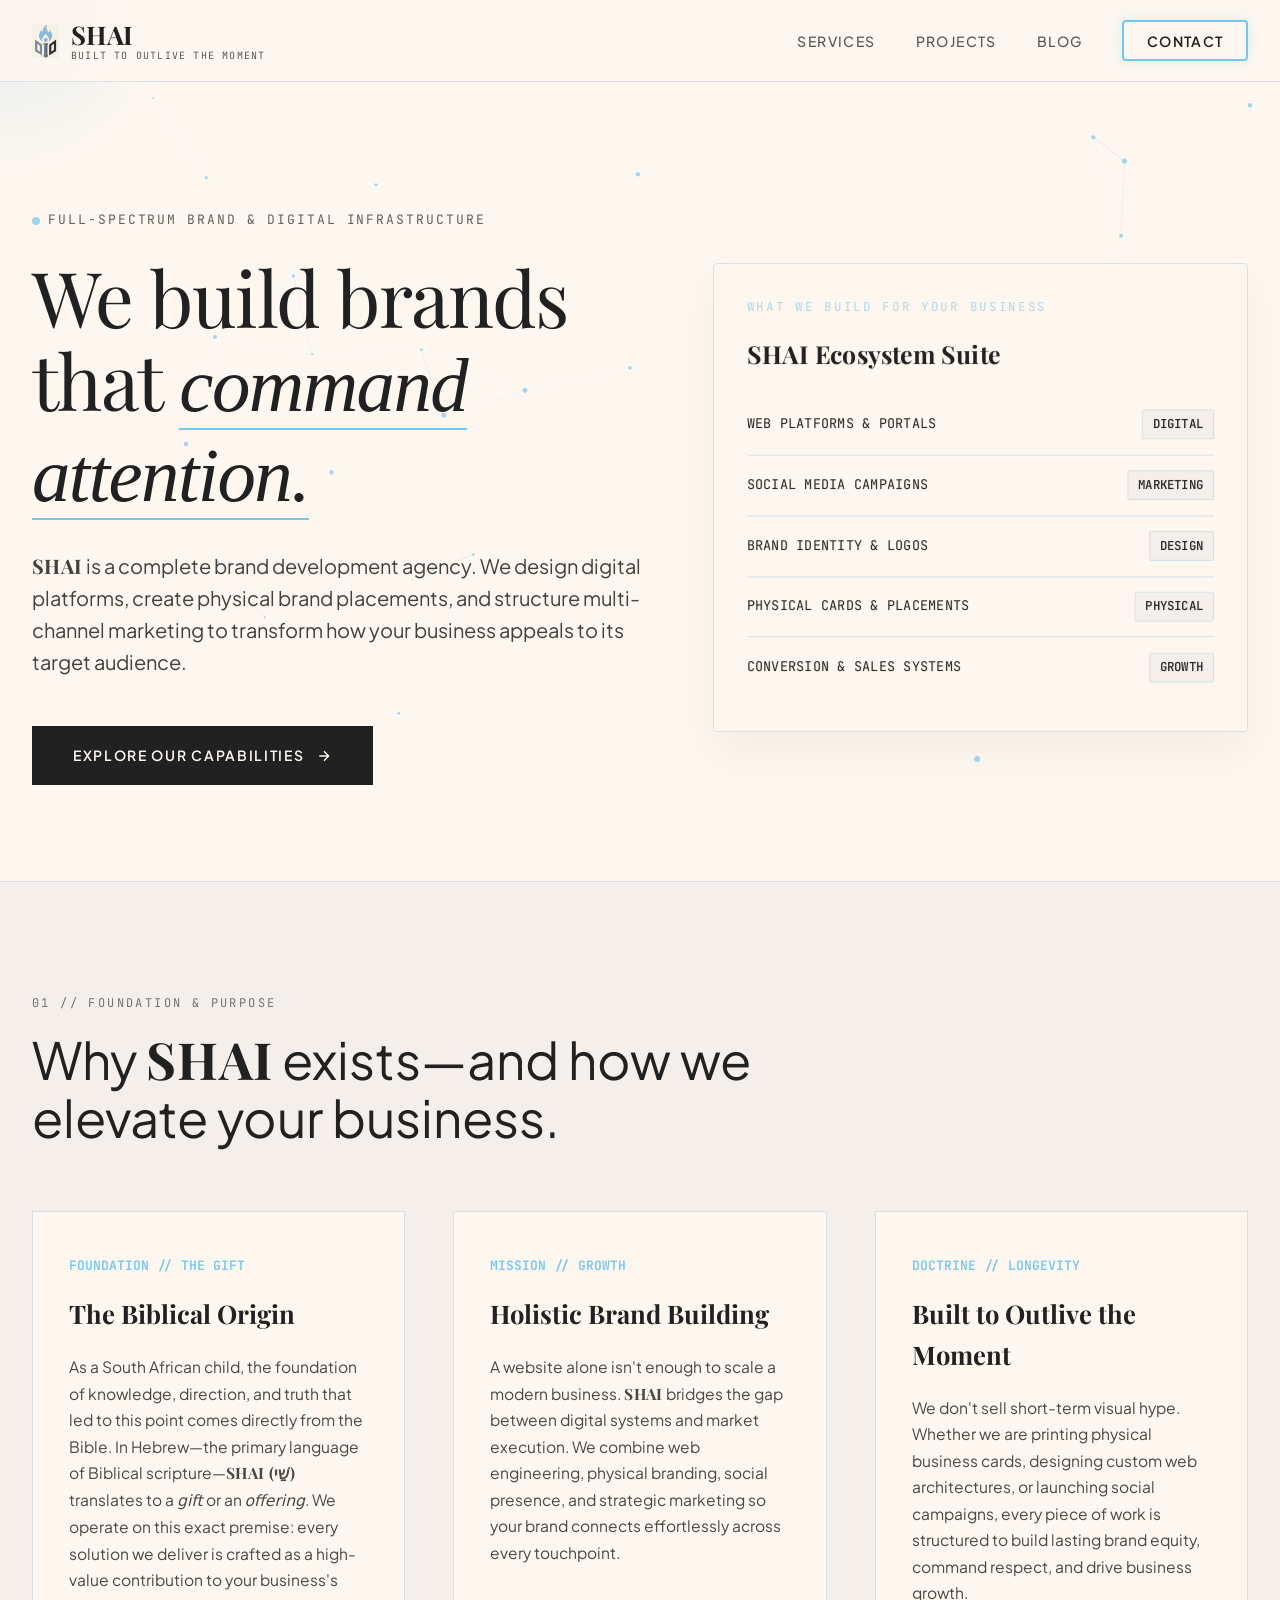
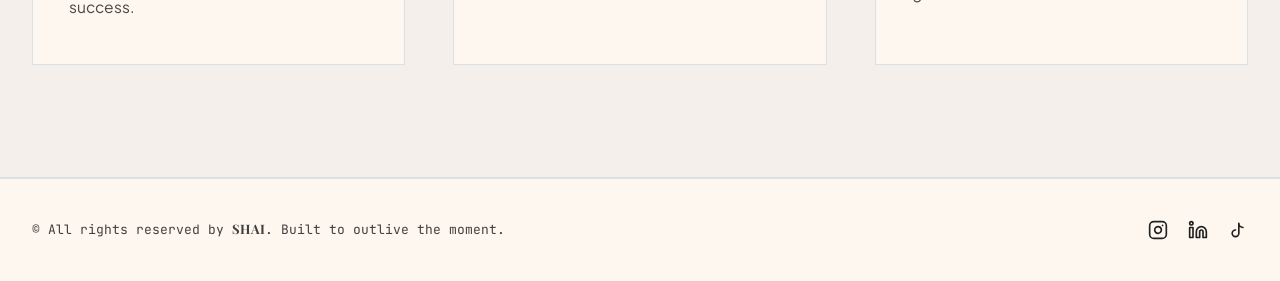
==== commit 1cc54eca: "Add files via upload" ====
--- a/index.html
+++ b/index.html
@@ -165,21 +165,21 @@
         </div>
         
         <div class="footer-socials">
-          <a href="#" class="social-icon-link" aria-label="Instagram">
+          <a href="https://www.instagram.com/Shai03146/" class="social-icon-link" aria-label="Instagram">
             <svg viewBox="0 0 24 24" fill="none" stroke="currentColor" stroke-width="2" stroke-linecap="round" stroke-linejoin="round">
               <rect x="2" y="2" width="20" height="20" rx="5" ry="5"></rect>
               <path d="M16 11.37A4 4 0 1 1 12.63 8 4 4 0 0 1 16 11.37z"></path>
               <line x1="17.5" y1="6.5" x2="17.51" y2="6.5"></line>
             </svg>
           </a>
-          <a href="#" class="social-icon-link" aria-label="LinkedIn">
+          <a href="https://za.linkedin.com/in/tokelo-shai-8a25311ab" class="social-icon-link" aria-label="LinkedIn">
             <svg viewBox="0 0 24 24" fill="none" stroke="currentColor" stroke-width="2" stroke-linecap="round" stroke-linejoin="round">
               <path d="M16 8a6 6 0 0 1 6 6v7h-4v-7a2 2 0 0 0-2-2 2 2 0 0 0-2 2v7h-4v-7a6 6 0 0 1 6-6z"></path>
               <rect x="2" y="9" width="4" height="12"></rect>
               <circle cx="4" cy="4" r="2"></circle>
             </svg>
           </a>
-          <a href="#" class="social-icon-link" aria-label="TikTok">
+          <a href="https://www.tiktok.com/@shai01346" class="social-icon-link" aria-label="TikTok">
             <svg viewBox="0 0 24 24" fill="none" stroke="currentColor" stroke-width="2" stroke-linecap="round" stroke-linejoin="round">
               <path d="M9 12a4 4 0 1 0 4 4V4a5 5 0 0 0 5 5"></path>
             </svg>
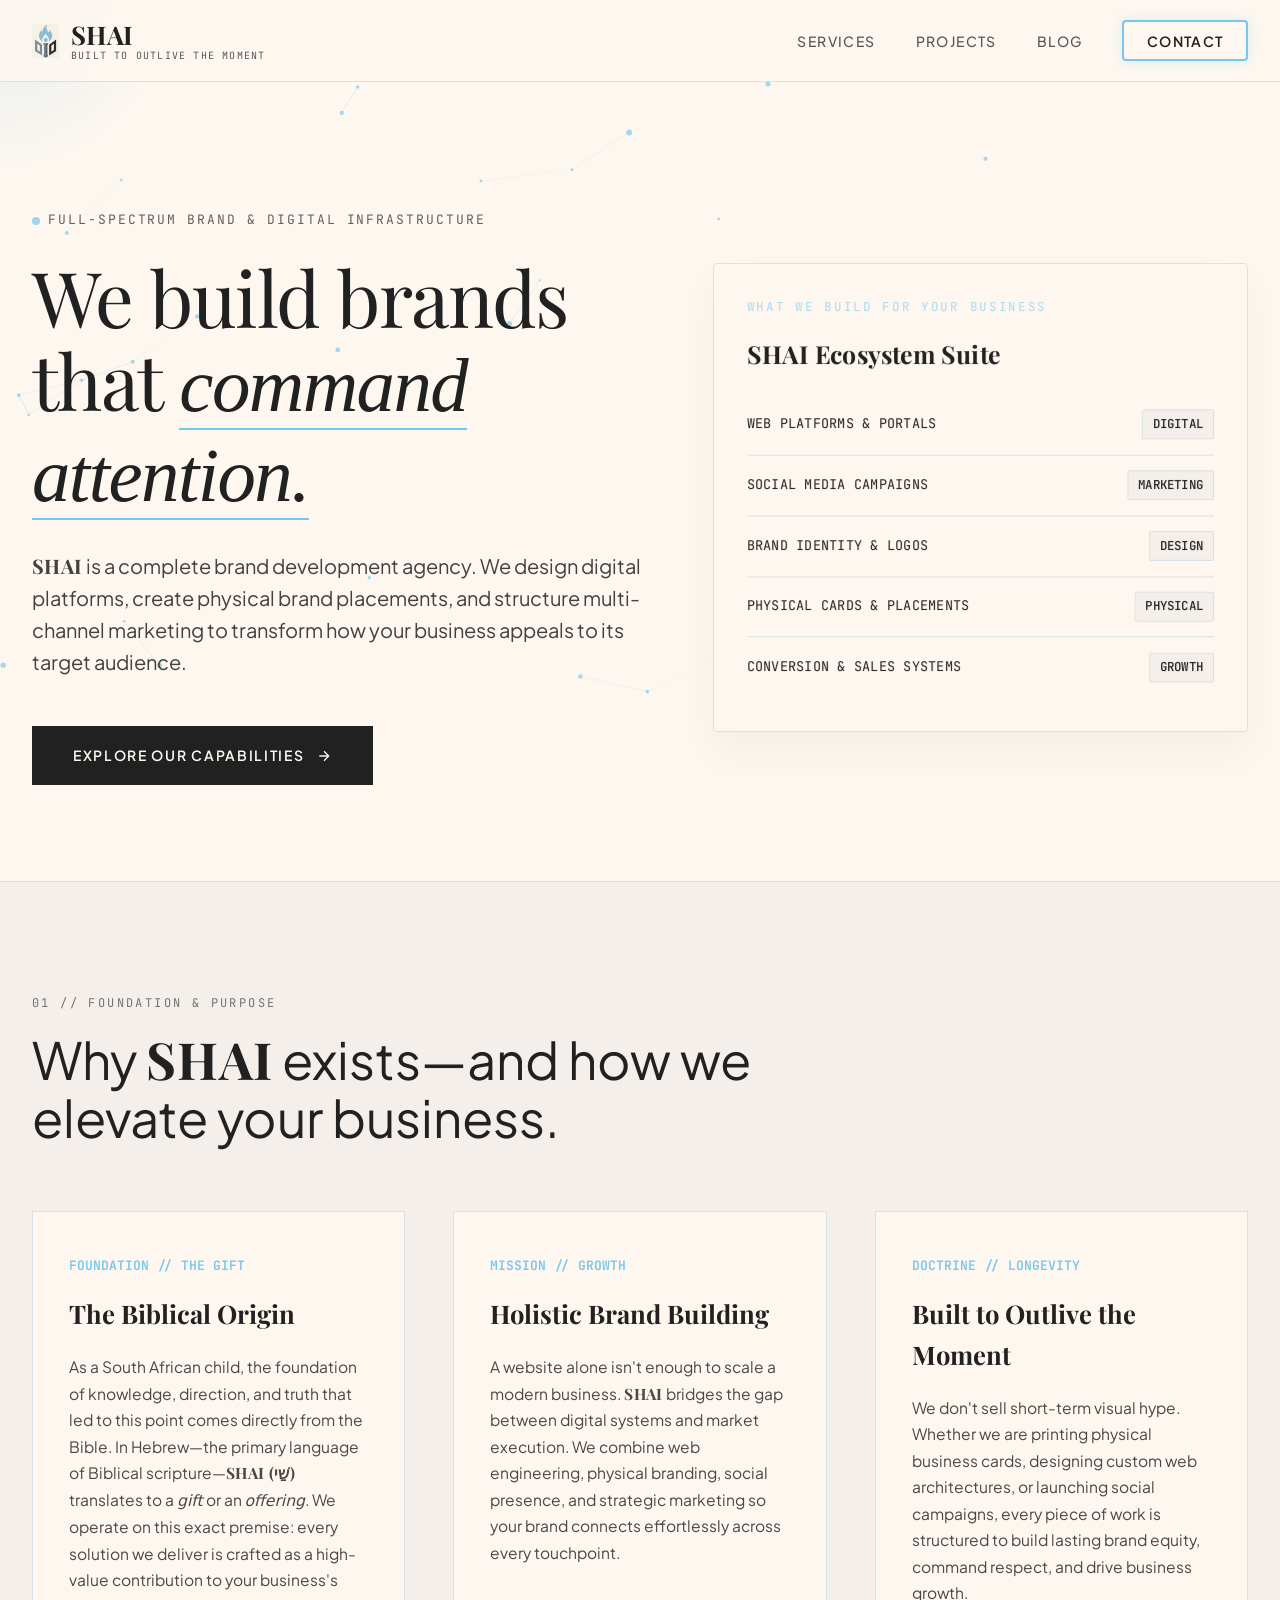
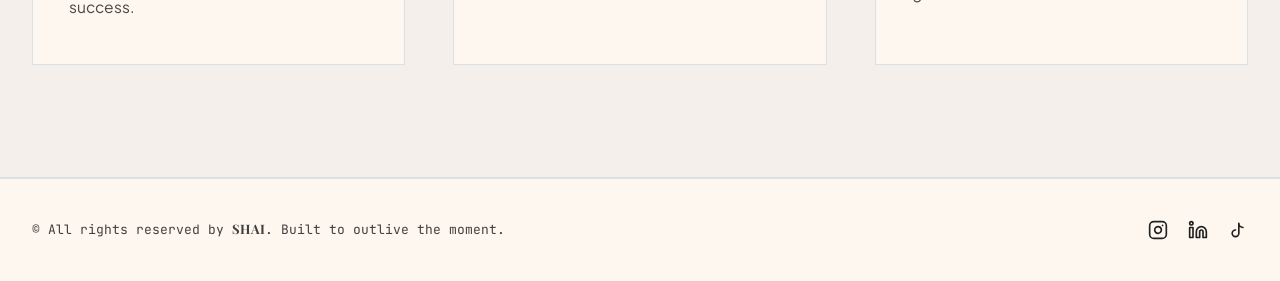
==== commit a0d18b85: "Update index.html" ====
--- a/index.html
+++ b/index.html
@@ -3,7 +3,7 @@
 <head>
   <meta charset="UTF-8">
   <meta name="viewport" content="width=device-width, initial-scale=1.0">
-  <title>SHAI — Full-Spectrum Digital Agency & Brand Systems</title>
+  <title>SHAI — Built to Outlive The Moment</title>
   
   <!-- Google Fonts -->
   <link rel="preconnect" href="https://fonts.googleapis.com">
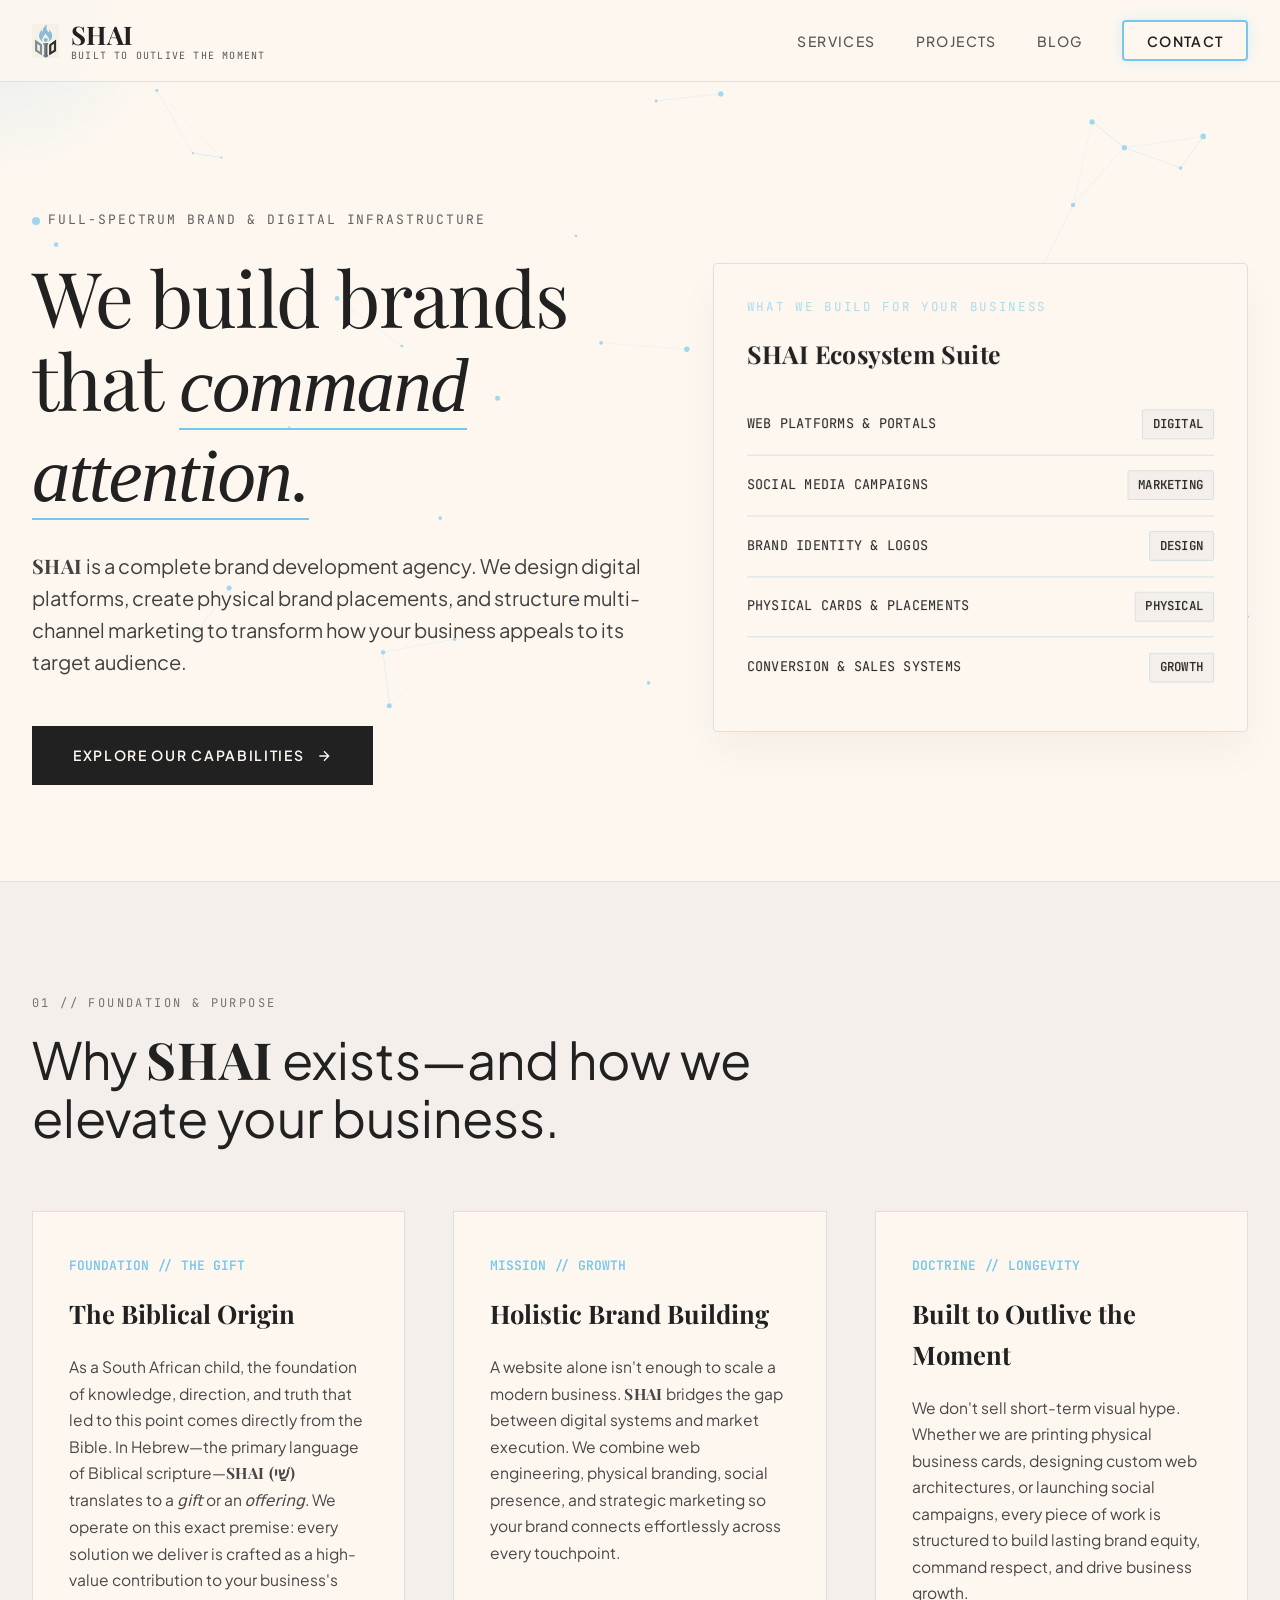
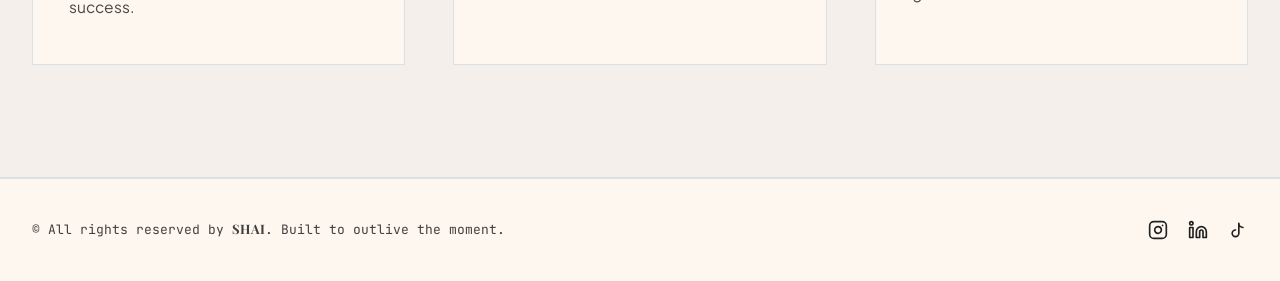
==== commit b232f9c0: "Update index.html" ====
--- a/index.html
+++ b/index.html
@@ -179,7 +179,7 @@
               <circle cx="4" cy="4" r="2"></circle>
             </svg>
           </a>
-          <a href="https://www.tiktok.com/@shai01346" class="social-icon-link" aria-label="TikTok">
+          <a href="https://www.tiktok.com/@shaitkv.online" class="social-icon-link" aria-label="TikTok">
             <svg viewBox="0 0 24 24" fill="none" stroke="currentColor" stroke-width="2" stroke-linecap="round" stroke-linejoin="round">
               <path d="M9 12a4 4 0 1 0 4 4V4a5 5 0 0 0 5 5"></path>
             </svg>
